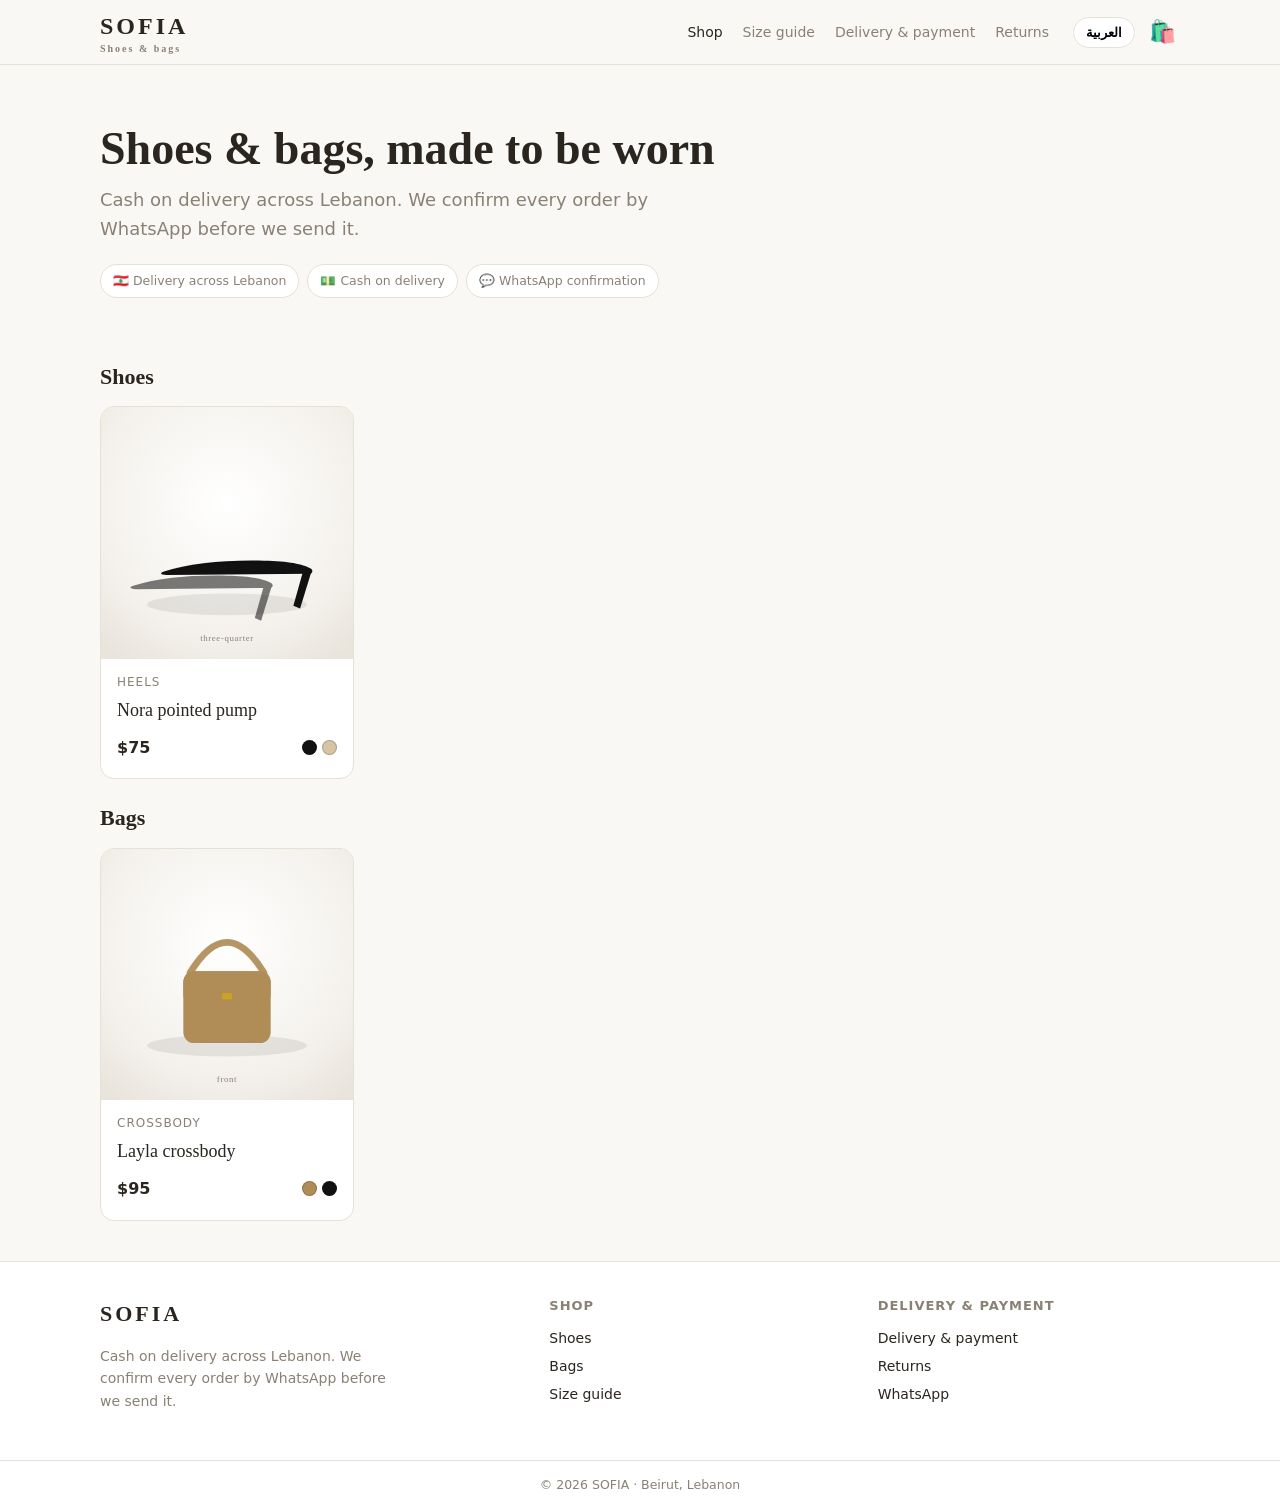
==== index.html @ d4a5d2b3 "Build bilingual SOFIA storefront (EN/AR, COD + WhatsApp) Static, no-build storefront generated from " ====
<!doctype html>
<html lang="en" dir="ltr">
<head>
  <meta charset="utf-8">
  <meta name="viewport" content="width=device-width, initial-scale=1">
  <title>SOFIA — Shoes & bags</title>
  <meta name="description" content="SOFIA — shoes & bags. Cash on delivery across Lebanon.">
  <link rel="icon" href="data:image/svg+xml,<svg xmlns='http://www.w3.org/2000/svg' viewBox='0 0 32 32'><text y='26' font-size='26'>🛍️</text></svg>">
  <link rel="stylesheet" href="assets/site.css">
</head>
<body data-page="shop" data-root="">
  <div data-site-head></div>
  <main id="app"></main>
  <div data-site-foot></div>
  <script src="assets/site.js"></script>
  <script src="assets/content.js"></script>
  <script src="assets/pages.js"></script>
</body>
</html>
---- assets/site.css ----
/* ---- SOFIA storefront — shared styles ------------------------------------ */
:root {
  --bg: #faf8f4;
  --panel: #ffffff;
  --ink: #2a251f;
  --muted: #8a8175;
  --line: #e7e0d6;
  --accent: #6e1e2c;      /* burgundy — from the locked colour list */
  --accent-ink: #ffffff;
  --gold: #c9a227;
  --ok: #2e6b4f;
  --warn: #b3202c;
  --radius: 14px;
  --shadow: 0 8px 30px rgba(42, 37, 31, 0.08);
  --wrap: 1120px;
  --serif: Georgia, "Times New Roman", serif;
  --sans: system-ui, -apple-system, "Segoe UI", Roboto, "Helvetica Neue", Arial, sans-serif;
}
:root[lang="ar"] { --serif: "Segoe UI", Tahoma, Arial, sans-serif; }

* { box-sizing: border-box; }
html, body { margin: 0; }
body {
  background: var(--bg);
  color: var(--ink);
  font-family: var(--sans);
  line-height: 1.6;
  -webkit-font-smoothing: antialiased;
}
img { display: block; max-width: 100%; }
a { color: inherit; }
[hidden] { display: none !important; }

.wrap { max-width: var(--wrap); margin: 0 auto; padding: 0 20px; }
h1, h2, h3 { font-family: var(--serif); font-weight: 600; line-height: 1.2; }
.muted { color: var(--muted); }
.center { text-align: center; }

/* ---- buttons ------------------------------------------------------------- */
.btn {
  display: inline-flex; align-items: center; justify-content: center; gap: 8px;
  border: 1px solid var(--ink); background: var(--ink); color: #fff;
  padding: 13px 22px; border-radius: 999px; font-size: 15px; font-weight: 600;
  cursor: pointer; text-decoration: none; transition: transform .06s ease, opacity .15s ease;
}
.btn:hover { opacity: .9; }
.btn:active { transform: translateY(1px); }
.btn[disabled] { opacity: .4; cursor: not-allowed; }
.btn--ghost { background: transparent; color: var(--ink); }
.btn--accent { background: var(--accent); border-color: var(--accent); color: var(--accent-ink); }
.btn--wa { background: #25d366; border-color: #25d366; color: #05391b; }
.btn--block { width: 100%; }

/* ---- header -------------------------------------------------------------- */
.site-head {
  position: sticky; top: 0; z-index: 40;
  background: rgba(250, 248, 244, .92); backdrop-filter: blur(8px);
  border-bottom: 1px solid var(--line);
}
.site-head__row { display: flex; align-items: center; gap: 18px; height: 64px; }
.brand { font-family: var(--serif); font-size: 24px; letter-spacing: 3px; text-decoration: none; font-weight: 600; }
.brand small { display: block; font-size: 10px; letter-spacing: 2px; color: var(--muted); margin-top: -4px; }
.nav { display: flex; gap: 20px; margin-inline-start: auto; align-items: center; }
.nav a { text-decoration: none; font-size: 14px; color: var(--muted); }
.nav a:hover, .nav a[aria-current="page"] { color: var(--ink); }
.head-tools { display: flex; align-items: center; gap: 10px; margin-inline-start: 6px; }
.lang-toggle {
  border: 1px solid var(--line); background: var(--panel); border-radius: 999px;
  padding: 7px 12px; font-size: 13px; cursor: pointer; font-weight: 600;
}
.cart-link { position: relative; text-decoration: none; font-size: 22px; line-height: 1; padding: 4px; }
.cart-count {
  position: absolute; top: -6px; inset-inline-end: -8px; min-width: 18px; height: 18px;
  background: var(--accent); color: #fff; border-radius: 999px; font-size: 11px; font-weight: 700;
  display: grid; place-items: center; padding: 0 5px; font-family: var(--sans);
}
.menu-btn { display: none; border: 1px solid var(--line); background: var(--panel); border-radius: 10px; padding: 8px 10px; cursor: pointer; }

/* ---- hero ---------------------------------------------------------------- */
.hero { padding: 56px 0 40px; }
.hero__inner { display: grid; gap: 10px; max-width: 640px; }
.hero h1 { font-size: clamp(30px, 5vw, 46px); margin: 0; }
.hero p { font-size: 18px; color: var(--muted); margin: 0; }
.pill-row { display: flex; flex-wrap: wrap; gap: 8px; margin-top: 10px; }
.pill { border: 1px solid var(--line); background: var(--panel); border-radius: 999px; padding: 6px 12px; font-size: 12.5px; color: var(--muted); }

/* ---- product grid -------------------------------------------------------- */
.section-title { display: flex; align-items: baseline; justify-content: space-between; margin: 26px 0 16px; }
.section-title h2 { font-size: 22px; margin: 0; }
.grid { display: grid; grid-template-columns: repeat(auto-fill, minmax(220px, 1fr)); gap: 22px; }
.card { background: var(--panel); border: 1px solid var(--line); border-radius: var(--radius); overflow: hidden; text-decoration: none; color: inherit; display: flex; flex-direction: column; transition: box-shadow .18s ease, transform .18s ease; }
.card:hover { box-shadow: var(--shadow); transform: translateY(-3px); }
.card__media { aspect-ratio: 1/1; background: #f0ece4; }
.card__body { padding: 14px 16px 18px; display: grid; gap: 4px; }
.card__type { font-size: 12px; color: var(--muted); text-transform: uppercase; letter-spacing: 1px; }
.card__title { font-family: var(--serif); font-size: 18px; }
.card__foot { display: flex; align-items: center; justify-content: space-between; margin-top: 6px; }
.price { font-weight: 700; }
.price del { color: var(--muted); font-weight: 400; margin-inline-end: 6px; }
.swatches { display: flex; gap: 5px; }
.dot { width: 15px; height: 15px; border-radius: 999px; border: 1px solid rgba(0,0,0,.2); }
.badge-soldout { font-size: 11px; color: var(--warn); font-weight: 700; text-transform: uppercase; letter-spacing: .5px; }

/* ---- product page -------------------------------------------------------- */
.pdp { display: grid; grid-template-columns: 1.1fr 1fr; gap: 40px; padding: 30px 0 60px; align-items: start; }
.gallery { display: grid; gap: 12px; }
.gallery__main { aspect-ratio: 1/1; background: var(--panel); border: 1px solid var(--line); border-radius: var(--radius); overflow: hidden; }
.gallery__thumbs { display: flex; gap: 10px; flex-wrap: wrap; }
.thumb { width: 66px; height: 66px; border-radius: 10px; overflow: hidden; border: 1px solid var(--line); background: var(--panel); cursor: pointer; padding: 0; }
.thumb[aria-current="true"] { border-color: var(--ink); box-shadow: 0 0 0 2px var(--ink); }
.pdp__title { font-size: 30px; margin: 0 0 4px; }
.pdp__price { font-size: 22px; font-weight: 700; margin: 6px 0 14px; }
.opt-group { margin: 16px 0; }
.opt-group__label { font-size: 13px; font-weight: 700; text-transform: uppercase; letter-spacing: 1px; margin-bottom: 8px; display: flex; gap: 8px; align-items: baseline; }
.opt-group__value { color: var(--muted); font-weight: 500; text-transform: none; letter-spacing: 0; }
.opt-swatches { display: flex; gap: 10px; }
.opt-swatch { width: 38px; height: 38px; border-radius: 999px; border: 1px solid rgba(0,0,0,.25); cursor: pointer; position: relative; }
.opt-swatch[aria-pressed="true"] { box-shadow: 0 0 0 2px var(--bg), 0 0 0 4px var(--ink); }
.size-grid { display: flex; flex-wrap: wrap; gap: 8px; }
.size-btn { min-width: 48px; padding: 10px 8px; border: 1px solid var(--line); background: var(--panel); border-radius: 10px; cursor: pointer; font-size: 15px; font-weight: 600; position: relative; }
.size-btn[aria-pressed="true"] { border-color: var(--ink); background: var(--ink); color: #fff; }
.size-btn[disabled] { color: var(--muted); cursor: not-allowed; text-decoration: line-through; opacity: .6; }
.size-btn small { display: block; font-size: 10px; font-weight: 500; color: var(--gold); text-decoration: none; }
.size-btn[aria-pressed="true"] small { color: #f3d98c; }
.stock-line { font-size: 13.5px; margin: 10px 0 4px; min-height: 20px; }
.stock-line.in { color: var(--ok); }
.stock-line.low { color: var(--gold); }
.stock-line.out { color: var(--warn); }
.pdp__actions { display: flex; gap: 10px; margin: 16px 0; }
.spec { border-top: 1px solid var(--line); margin-top: 22px; padding-top: 16px; }
.spec dl { display: grid; grid-template-columns: auto 1fr; gap: 6px 18px; margin: 0; font-size: 14.5px; }
.spec dt { color: var(--muted); }
.spec dd { margin: 0; }
.link-inline { color: var(--accent); text-decoration: underline; cursor: pointer; }

/* ---- content pages ------------------------------------------------------- */
.doc { max-width: 760px; padding: 30px 0 60px; }
.doc h1 { font-size: 32px; margin: 8px 0 6px; }
.doc h2 { font-size: 21px; margin: 30px 0 8px; }
.doc p, .doc li { font-size: 16px; }
.doc table { width: 100%; border-collapse: collapse; margin: 14px 0; font-size: 15px; }
.doc th, .doc td { border: 1px solid var(--line); padding: 9px 12px; text-align: start; }
.doc th { background: var(--panel); font-weight: 700; }
.doc .note { background: var(--panel); border: 1px solid var(--line); border-inline-start: 3px solid var(--accent); border-radius: 10px; padding: 12px 16px; margin: 16px 0; font-size: 14.5px; }
.steps { counter-reset: s; list-style: none; padding: 0; }
.steps li { counter-increment: s; position: relative; padding-inline-start: 40px; margin: 10px 0; }
.steps li::before { content: counter(s); position: absolute; inset-inline-start: 0; top: 0; width: 26px; height: 26px; background: var(--accent); color: #fff; border-radius: 999px; display: grid; place-items: center; font-size: 13px; font-weight: 700; }

/* ---- cart ---------------------------------------------------------------- */
.cart-wrap { display: grid; grid-template-columns: 1.4fr .9fr; gap: 30px; padding: 30px 0 60px; align-items: start; }
.cart-item { display: grid; grid-template-columns: 84px 1fr auto; gap: 14px; align-items: center; padding: 14px 0; border-bottom: 1px solid var(--line); }
.cart-item__media { width: 84px; height: 84px; border-radius: 10px; overflow: hidden; border: 1px solid var(--line); background: var(--panel); }
.cart-item__meta { font-size: 13px; color: var(--muted); }
.qty { display: inline-flex; align-items: center; border: 1px solid var(--line); border-radius: 999px; overflow: hidden; }
.qty button { border: 0; background: var(--panel); width: 32px; height: 32px; font-size: 17px; cursor: pointer; }
.qty span { min-width: 30px; text-align: center; font-weight: 600; }
.remove { background: none; border: 0; color: var(--muted); cursor: pointer; font-size: 13px; text-decoration: underline; }
.summary { background: var(--panel); border: 1px solid var(--line); border-radius: var(--radius); padding: 20px; position: sticky; top: 84px; }
.summary__row { display: flex; justify-content: space-between; margin: 8px 0; font-size: 15px; }
.summary__row--total { font-size: 19px; font-weight: 700; border-top: 1px solid var(--line); padding-top: 12px; margin-top: 12px; }
.empty { text-align: center; padding: 60px 0; color: var(--muted); }

/* ---- toast --------------------------------------------------------------- */
.toast {
  position: fixed; inset-block-end: 22px; inset-inline: 0; margin: auto; width: max-content; max-width: 90vw;
  background: var(--ink); color: #fff; padding: 12px 20px; border-radius: 999px; font-size: 14px;
  box-shadow: var(--shadow); opacity: 0; transform: translateY(10px); transition: .2s ease; pointer-events: none; z-index: 60;
}
.toast.show { opacity: 1; transform: translateY(0); }

/* ---- footer -------------------------------------------------------------- */
.site-foot { border-top: 1px solid var(--line); background: var(--panel); margin-top: 40px; }
.site-foot .wrap { padding: 34px 20px; display: grid; grid-template-columns: 1.4fr 1fr 1fr; gap: 26px; }
.site-foot h4 { font-family: var(--sans); font-size: 13px; text-transform: uppercase; letter-spacing: 1px; color: var(--muted); margin: 0 0 10px; }
.site-foot a { display: block; text-decoration: none; color: var(--ink); font-size: 14px; margin: 6px 0; }
.site-foot a:hover { color: var(--accent); }
.foot-note { border-top: 1px solid var(--line); padding: 14px 0; font-size: 12.5px; color: var(--muted); text-align: center; }

/* ---- responsive ---------------------------------------------------------- */
@media (max-width: 860px) {
  .pdp, .cart-wrap { grid-template-columns: 1fr; }
  .site-foot .wrap { grid-template-columns: 1fr 1fr; }
  .nav { display: none; position: absolute; top: 64px; inset-inline: 0; flex-direction: column; background: var(--panel); border-bottom: 1px solid var(--line); padding: 12px 20px; gap: 4px; }
  .nav.open { display: flex; }
  .nav a { padding: 8px 0; font-size: 16px; }
  .menu-btn { display: inline-flex; margin-inline-start: auto; }
  .nav { margin-inline-start: 0; }
  .summary { position: static; }
}
@media (max-width: 460px) { .site-foot .wrap { grid-template-columns: 1fr; } }
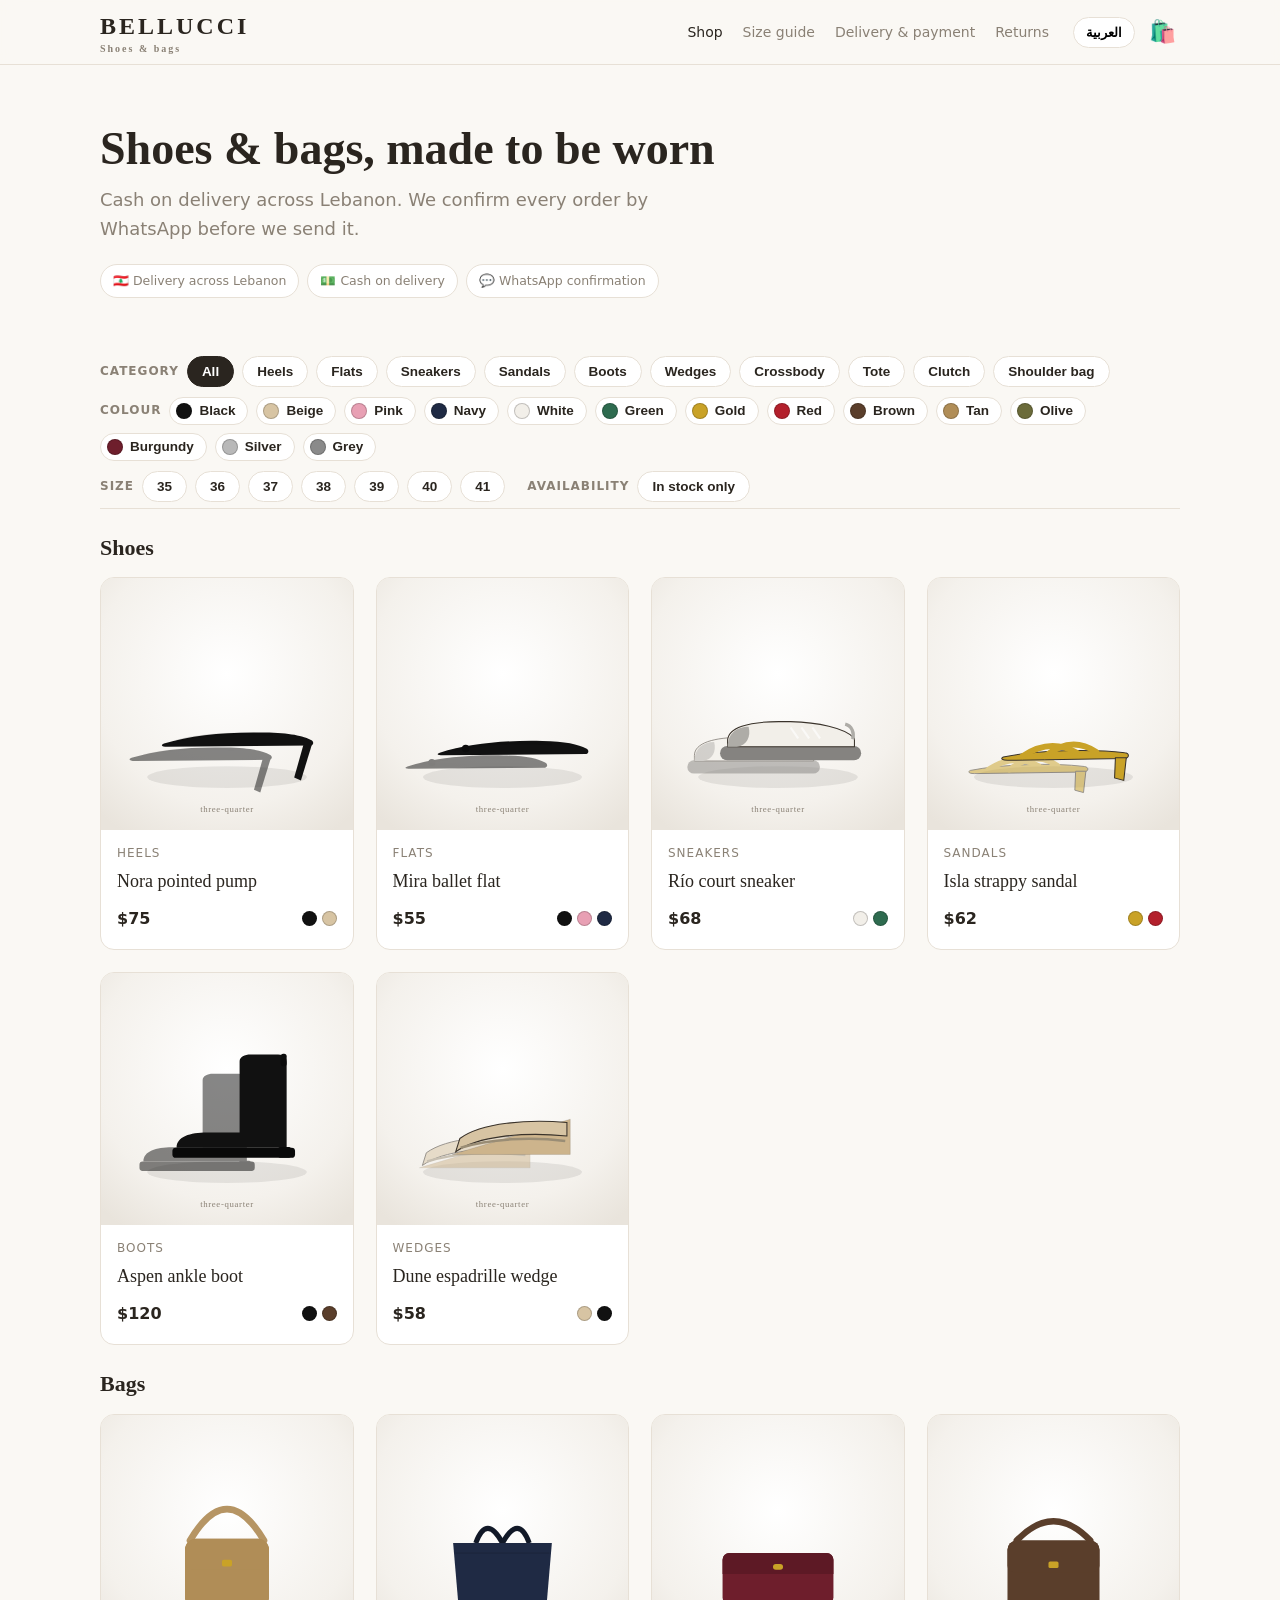
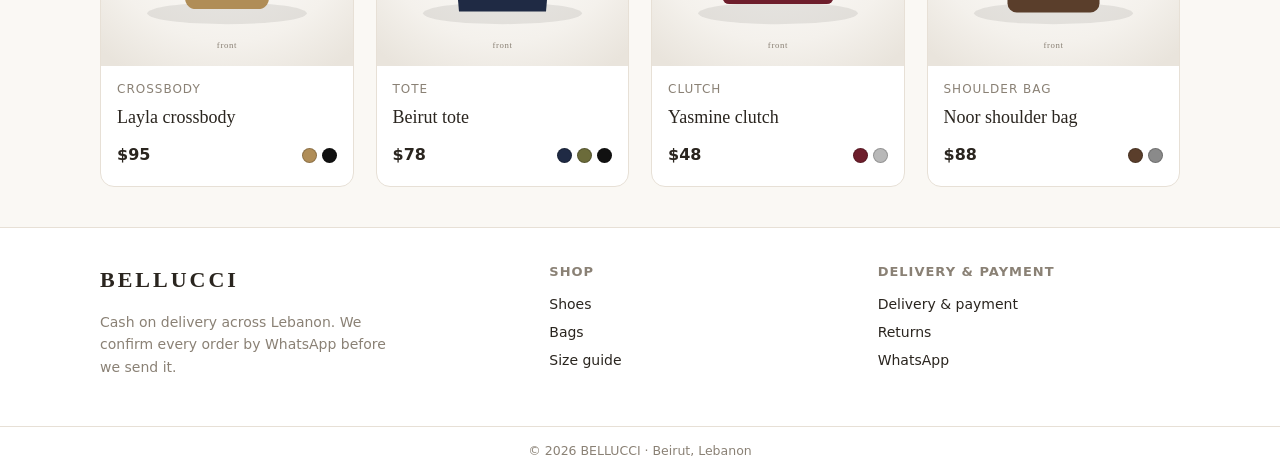
==== commit b50bd708: "Rename storefront brand to BELLUCCI Update the shop name from SOFIA to BELLUCCI everywhere it is use" ====
--- a/index.html
+++ b/index.html
@@ -3,8 +3,8 @@
 <head>
   <meta charset="utf-8">
   <meta name="viewport" content="width=device-width, initial-scale=1">
-  <title>SOFIA — Shoes & bags</title>
-  <meta name="description" content="SOFIA — shoes & bags. Cash on delivery across Lebanon.">
+  <title>BELLUCCI — Shoes & bags</title>
+  <meta name="description" content="BELLUCCI — shoes & bags. Cash on delivery across Lebanon.">
   <link rel="icon" href="data:image/svg+xml,<svg xmlns='http://www.w3.org/2000/svg' viewBox='0 0 32 32'><text y='26' font-size='26'>🛍️</text></svg>">
   <link rel="stylesheet" href="assets/site.css">
 </head>
--- a/assets/site.css
+++ b/assets/site.css
@@ -1,4 +1,4 @@
-/* ---- SOFIA storefront — shared styles ------------------------------------ */
+/* ---- BELLUCCI storefront — shared styles ------------------------------------ */
 :root {
   --bg: #faf8f4;
   --panel: #ffffff;
@@ -83,6 +83,21 @@
 .hero p { font-size: 18px; color: var(--muted); margin: 0; }
 .pill-row { display: flex; flex-wrap: wrap; gap: 8px; margin-top: 10px; }
 .pill { border: 1px solid var(--line); background: var(--panel); border-radius: 999px; padding: 6px 12px; font-size: 12.5px; color: var(--muted); }
+
+/* ---- filters ------------------------------------------------------------- */
+.filters { display: flex; flex-wrap: wrap; align-items: center; gap: 10px 22px; padding: 18px 0 6px; border-bottom: 1px solid var(--line); }
+.filter-group { display: flex; align-items: center; gap: 8px; flex-wrap: wrap; }
+.filter-label { font-size: 12px; text-transform: uppercase; letter-spacing: 1px; color: var(--muted); font-weight: 700; }
+.chip { border: 1px solid var(--line); background: var(--panel); color: var(--ink); border-radius: 999px; padding: 7px 14px; font-size: 13.5px; cursor: pointer; font-weight: 600; transition: .12s ease; }
+.chip:hover { border-color: var(--ink); }
+.chip[aria-pressed="true"] { background: var(--ink); color: #fff; border-color: var(--ink); }
+.chip-dot { display: inline-flex; align-items: center; gap: 7px; border: 1px solid var(--line); background: var(--panel); color: var(--ink); border-radius: 999px; padding: 5px 12px 5px 6px; font-size: 13.5px; cursor: pointer; font-weight: 600; transition: .12s ease; }
+.chip-dot:hover { border-color: var(--ink); }
+.chip-dot .dot { width: 16px; height: 16px; }
+.chip-dot[aria-pressed="true"] { border-color: var(--ink); box-shadow: 0 0 0 1px var(--ink) inset; }
+.chip-dot[aria-pressed="true"]::after { content: "✓"; font-size: 12px; margin-inline-start: 2px; }
+.filters .clear { margin-inline-start: auto; background: none; border: 0; color: var(--accent); cursor: pointer; font-size: 13.5px; text-decoration: underline; }
+.results-line { color: var(--muted); font-size: 13.5px; margin: 14px 0 0; }
 
 /* ---- product grid -------------------------------------------------------- */
 .section-title { display: flex; align-items: baseline; justify-content: space-between; margin: 26px 0 16px; }
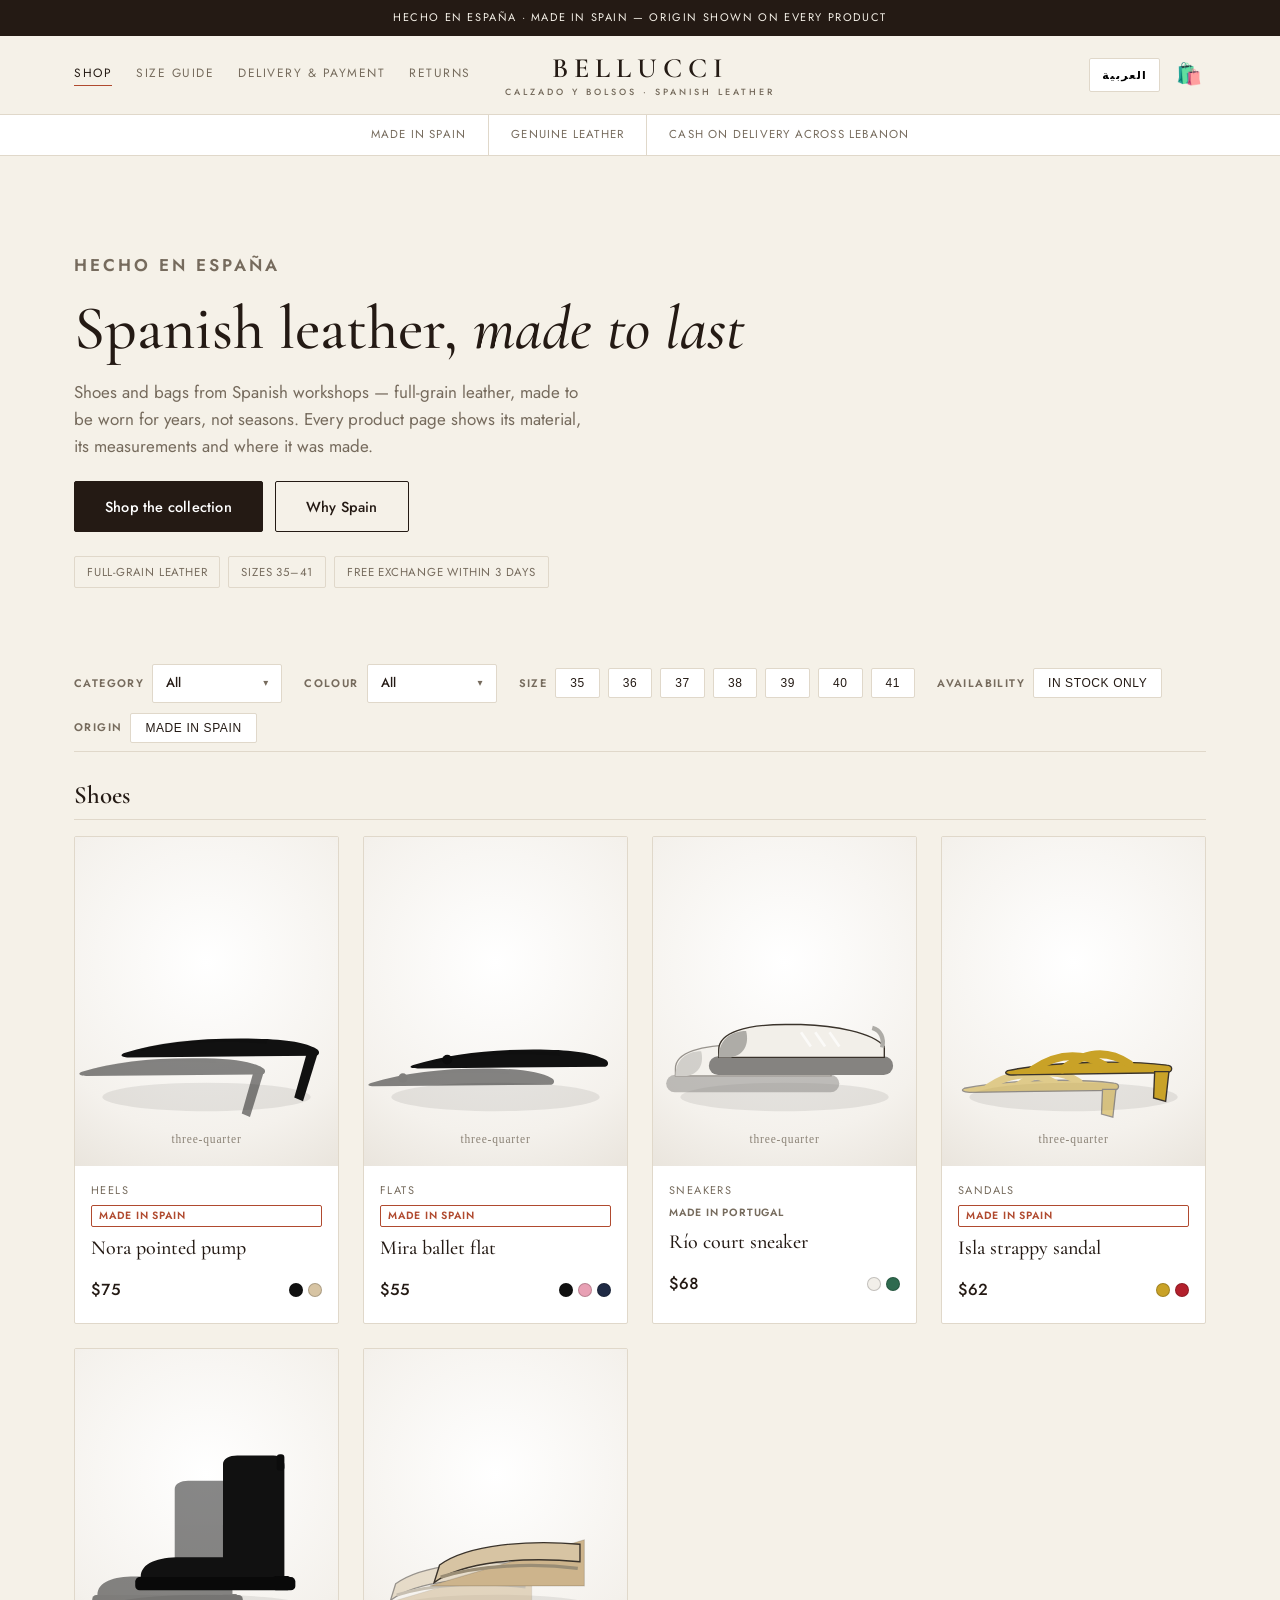
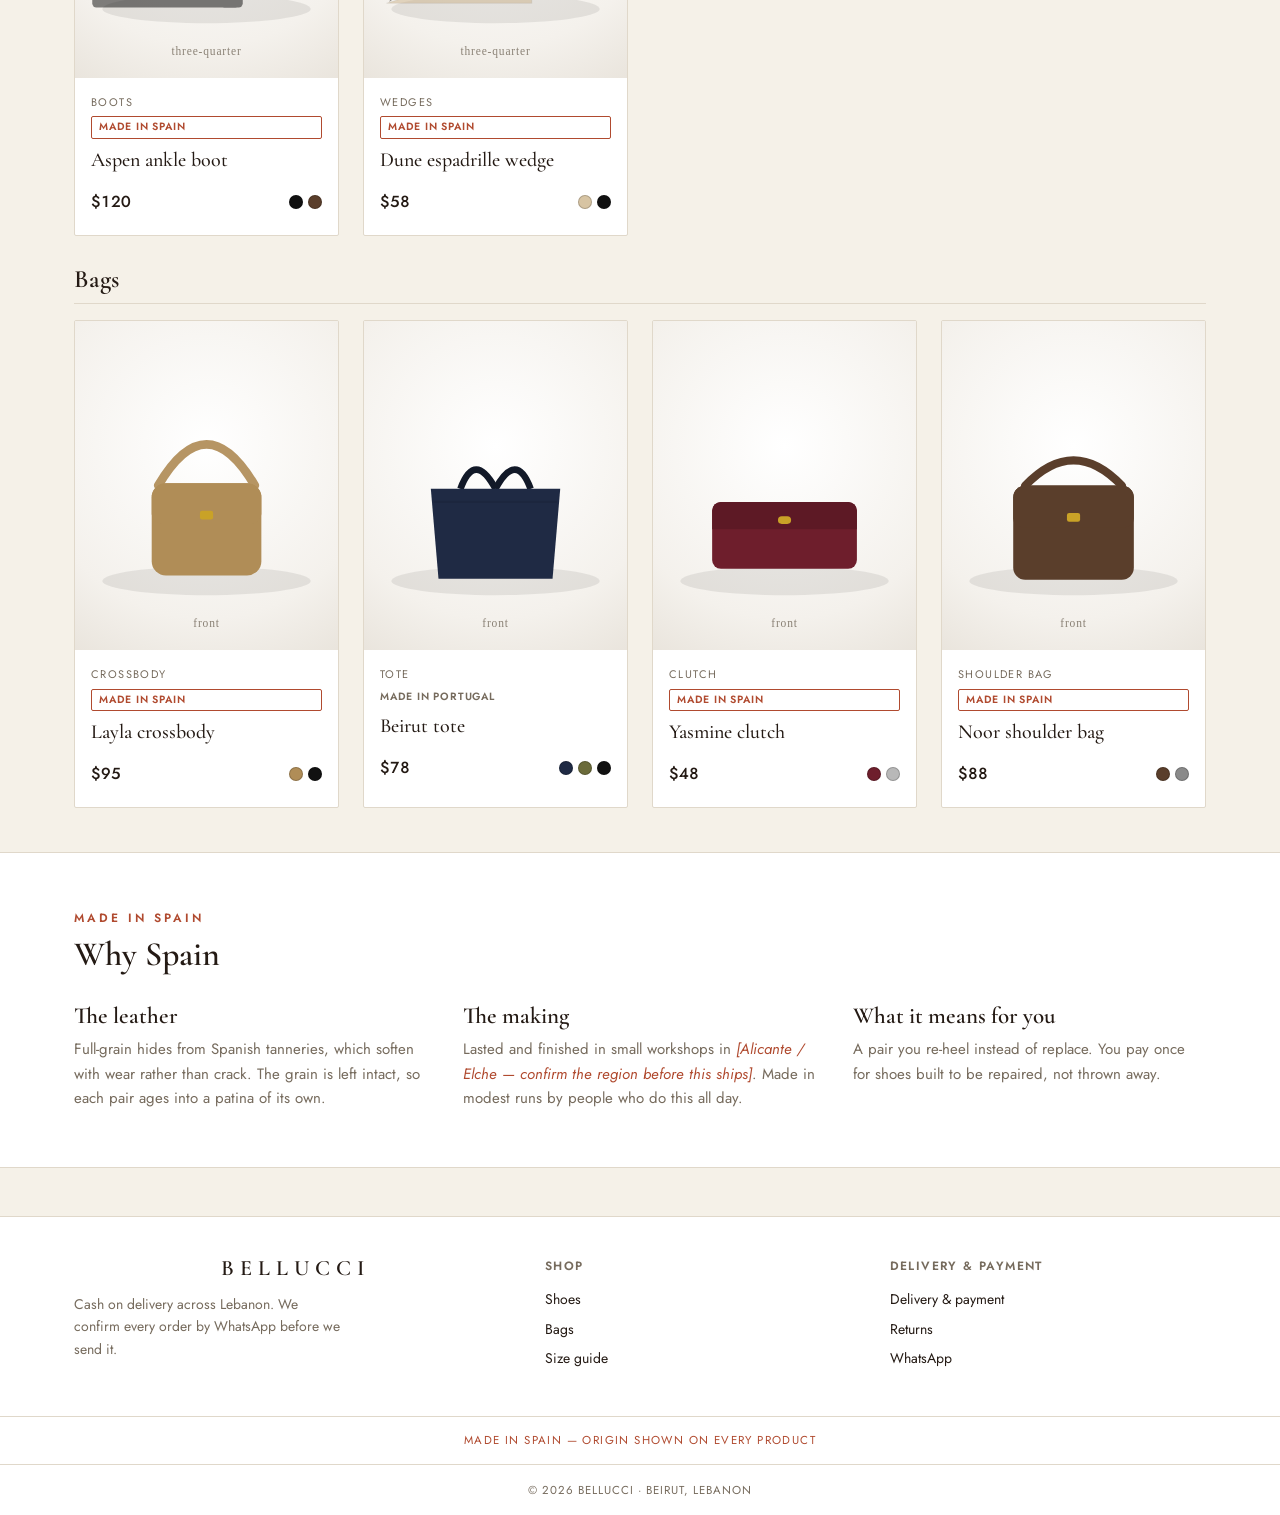
==== commit 1005117c: "Re-skin BELLUCCI as "Made in Spain" Implements the Spain design brief without a rebuild — same struc" ====
--- a/index.html
+++ b/index.html
@@ -3,8 +3,8 @@
 <head>
   <meta charset="utf-8">
   <meta name="viewport" content="width=device-width, initial-scale=1">
-  <title>BELLUCCI — Shoes & bags</title>
-  <meta name="description" content="BELLUCCI — shoes & bags. Cash on delivery across Lebanon.">
+  <title>BELLUCCI — Spanish-made shoes &amp; bags</title>
+  <meta name="description" content="BELLUCCI — Spanish-made leather shoes &amp; bags. Origin shown on every product. Cash on delivery across Lebanon.">
   <link rel="icon" href="data:image/svg+xml,<svg xmlns='http://www.w3.org/2000/svg' viewBox='0 0 32 32'><text y='26' font-size='26'>🛍️</text></svg>">
   <link rel="stylesheet" href="assets/site.css">
 </head>
--- a/assets/site.css
+++ b/assets/site.css
@@ -1,20 +1,26 @@
-/* ---- BELLUCCI storefront — shared styles ------------------------------------ */
+@import url('https://fonts.googleapis.com/css2?family=Cormorant+Garamond:ital,wght@0,400;0,500;0,600;1,400&family=Jost:wght@300;400;500;600&display=swap');
+/* ---- BELLUCCI storefront — shared styles ---------------------------------- *
+ * "Made in Spain": Cormorant Garamond display + Jost grotesque, a warm
+ * Mediterranean plaster palette with terracotta as the one accent, olive as
+ * a quiet secondary, and ochre for decoration only. Sharp editorial corners.  */
 :root {
-  --bg: #faf8f4;
+  --bg: #f5f1e8;          /* lime-washed plaster */
   --panel: #ffffff;
-  --ink: #2a251f;
-  --muted: #8a8175;
-  --line: #e7e0d6;
-  --accent: #6e1e2c;      /* burgundy — from the locked colour list */
+  --ink: #241a14;         /* warm dark brown-black */
+  --muted: #766b5d;       /* AA on --bg (4.6:1) */
+  --line: #e0d8ca;        /* hairline */
+  --accent: #b04a2f;      /* terracotta — the one accent (4.8:1 on --bg) */
+  --olive: #4a5b36;       /* secondary: in-stock, quiet detail */
+  --ochre: #c08a2e;       /* decorative only — fails contrast as text */
   --accent-ink: #ffffff;
-  --gold: #c9a227;
-  --ok: #2e6b4f;
-  --warn: #b3202c;
-  --radius: 14px;
-  --shadow: 0 8px 30px rgba(42, 37, 31, 0.08);
-  --wrap: 1120px;
-  --serif: Georgia, "Times New Roman", serif;
-  --sans: system-ui, -apple-system, "Segoe UI", Roboto, "Helvetica Neue", Arial, sans-serif;
+  --gold: #c08a2e;        /* alias of ochre for small ornament */
+  --ok: #4a5b36;
+  --warn: #a3312b;
+  --radius: 2px;
+  --shadow: 0 12px 34px rgba(36, 26, 20, 0.10);
+  --wrap: 1180px;
+  --serif: "Cormorant Garamond", "Garamond", "Times New Roman", serif;
+  --sans: "Jost", system-ui, -apple-system, "Segoe UI", Roboto, Arial, sans-serif;
 }
 :root[lang="ar"] { --serif: "Segoe UI", Tahoma, Arial, sans-serif; }
 
@@ -24,182 +30,235 @@
   background: var(--bg);
   color: var(--ink);
   font-family: var(--sans);
+  font-weight: 400;
   line-height: 1.6;
   -webkit-font-smoothing: antialiased;
 }
 img { display: block; max-width: 100%; }
+.card__media img, .gallery__main img, .cart-item__media img, .thumb img { width: 100%; height: 100%; object-fit: cover; }
 a { color: inherit; }
 [hidden] { display: none !important; }
 
-.wrap { max-width: var(--wrap); margin: 0 auto; padding: 0 20px; }
-h1, h2, h3 { font-family: var(--serif); font-weight: 600; line-height: 1.2; }
+.wrap { max-width: var(--wrap); margin: 0 auto; padding: 0 24px; }
+h1, h2, h3 { font-family: var(--serif); font-weight: 600; line-height: 1.1; text-wrap: balance; }
 .muted { color: var(--muted); }
 .center { text-align: center; }
 
-/* ---- buttons ------------------------------------------------------------- */
+/* ---- buttons — rectangular, uppercase ------------------------------------ */
 .btn {
   display: inline-flex; align-items: center; justify-content: center; gap: 8px;
   border: 1px solid var(--ink); background: var(--ink); color: #fff;
-  padding: 13px 22px; border-radius: 999px; font-size: 15px; font-weight: 600;
-  cursor: pointer; text-decoration: none; transition: transform .06s ease, opacity .15s ease;
-}
-.btn:hover { opacity: .9; }
-.btn:active { transform: translateY(1px); }
-.btn[disabled] { opacity: .4; cursor: not-allowed; }
+  padding: 14px 30px; border-radius: var(--radius);
+  font-family: var(--sans); font-size: 14.5px; font-weight: 500;
+  letter-spacing: .2px;
+  cursor: pointer; text-decoration: none; transition: background .18s ease, color .18s ease, transform .12s ease, opacity .15s ease;
+}
+.btn:hover { opacity: .9; transform: translateY(-1px); }
+.btn:active { transform: translateY(0); }
+.btn[disabled] { opacity: .35; cursor: not-allowed; }
 .btn--ghost { background: transparent; color: var(--ink); }
-.btn--accent { background: var(--accent); border-color: var(--accent); color: var(--accent-ink); }
-.btn--wa { background: #25d366; border-color: #25d366; color: #05391b; }
+.btn--ghost:hover { background: var(--ink); color: #fff; opacity: 1; }
+.btn--accent { background: var(--ink); border-color: var(--ink); color: var(--accent-ink); }
+.btn--wa { background: #1f5e3a; border-color: #1f5e3a; color: #fff; }
 .btn--block { width: 100%; }
-
-/* ---- header -------------------------------------------------------------- */
-.site-head {
-  position: sticky; top: 0; z-index: 40;
-  background: rgba(250, 248, 244, .92); backdrop-filter: blur(8px);
-  border-bottom: 1px solid var(--line);
-}
-.site-head__row { display: flex; align-items: center; gap: 18px; height: 64px; }
-.brand { font-family: var(--serif); font-size: 24px; letter-spacing: 3px; text-decoration: none; font-weight: 600; }
-.brand small { display: block; font-size: 10px; letter-spacing: 2px; color: var(--muted); margin-top: -4px; }
-.nav { display: flex; gap: 20px; margin-inline-start: auto; align-items: center; }
-.nav a { text-decoration: none; font-size: 14px; color: var(--muted); }
-.nav a:hover, .nav a[aria-current="page"] { color: var(--ink); }
-.head-tools { display: flex; align-items: center; gap: 10px; margin-inline-start: 6px; }
+:focus-visible { outline: 2px solid var(--accent); outline-offset: 2px; }
+
+/* ---- header (3 bands: origin strip · brand bar · proof strip) ------------ */
+.origin-strip { background: var(--ink); color: var(--bg); text-align: center; font-family: var(--sans); font-size: 11px; font-weight: 400; letter-spacing: 1.6px; text-transform: uppercase; padding: 9px 16px; }
+.brand-bar { position: sticky; top: 0; z-index: 40; background: rgba(245, 241, 232, .93); backdrop-filter: blur(8px); border-bottom: 1px solid var(--line); }
+.brand-bar__row { display: grid; grid-template-columns: 1fr auto 1fr; align-items: center; gap: 16px; height: 78px; }
+.brand-bar .nav { grid-column: 1; justify-self: start; }
+.brand-bar .brand { grid-column: 2; justify-self: center; }
+.brand-bar .head-tools { grid-column: 3; justify-self: end; }
+.brand { font-family: var(--serif); font-size: 28px; font-weight: 600; letter-spacing: 6px; text-decoration: none; line-height: 1; color: var(--ink); text-align: center; }
+.brand small { display: block; font-family: var(--sans); font-size: 9px; font-weight: 500; letter-spacing: 3px; text-transform: uppercase; color: var(--muted); margin-top: 5px; }
+.nav { display: flex; gap: 24px; align-items: center; }
+.nav a { text-decoration: none; font-size: 12px; text-transform: uppercase; letter-spacing: 1.5px; color: var(--muted); padding-bottom: 2px; border-bottom: 1.5px solid transparent; transition: color .15s ease, border-color .15s ease; }
+.nav a:hover, .nav a[aria-current="page"] { color: var(--ink); border-color: var(--accent); }
+.head-tools { display: flex; align-items: center; gap: 12px; }
 .lang-toggle {
-  border: 1px solid var(--line); background: var(--panel); border-radius: 999px;
-  padding: 7px 12px; font-size: 13px; cursor: pointer; font-weight: 600;
-}
-.cart-link { position: relative; text-decoration: none; font-size: 22px; line-height: 1; padding: 4px; }
+  border: 1px solid var(--line); background: var(--panel); border-radius: var(--radius);
+  padding: 8px 12px; font-family: var(--sans); font-size: 11px; font-weight: 600;
+  text-transform: uppercase; letter-spacing: 1.2px; cursor: pointer;
+}
+.lang-toggle:hover { border-color: var(--ink); }
+.cart-link { position: relative; text-decoration: none; font-size: 21px; line-height: 1; padding: 4px; }
 .cart-count {
   position: absolute; top: -6px; inset-inline-end: -8px; min-width: 18px; height: 18px;
-  background: var(--accent); color: #fff; border-radius: 999px; font-size: 11px; font-weight: 700;
+  background: var(--ochre); color: #241a14; border-radius: 999px; font-size: 11px; font-weight: 700;
   display: grid; place-items: center; padding: 0 5px; font-family: var(--sans);
 }
-.menu-btn { display: none; border: 1px solid var(--line); background: var(--panel); border-radius: 10px; padding: 8px 10px; cursor: pointer; }
+.menu-btn { display: none; border: 1px solid var(--line); background: var(--panel); border-radius: var(--radius); padding: 8px 10px; cursor: pointer; }
+.proof-strip { background: var(--panel); border-bottom: 1px solid var(--line); }
+.proof-strip__row { display: flex; justify-content: center; align-items: stretch; height: 40px; }
+.proof-strip span { display: inline-flex; align-items: center; padding: 0 22px; font-family: var(--sans); font-size: 11.5px; text-transform: uppercase; letter-spacing: 1.2px; color: var(--muted); border-inline-start: 1px solid var(--line); }
+.proof-strip span:first-child { border-inline-start: 0; }
 
 /* ---- hero ---------------------------------------------------------------- */
-.hero { padding: 56px 0 40px; }
-.hero__inner { display: grid; gap: 10px; max-width: 640px; }
-.hero h1 { font-size: clamp(30px, 5vw, 46px); margin: 0; }
-.hero p { font-size: 18px; color: var(--muted); margin: 0; }
-.pill-row { display: flex; flex-wrap: wrap; gap: 8px; margin-top: 10px; }
-.pill { border: 1px solid var(--line); background: var(--panel); border-radius: 999px; padding: 6px 12px; font-size: 12.5px; color: var(--muted); }
+.hero { padding: 96px 0 56px; }
+.hero__inner { display: grid; gap: 16px; max-width: 680px; }
+.hero__eyebrow { font-family: var(--sans); font-size: 12px; font-weight: 600; text-transform: uppercase; letter-spacing: 3px; color: var(--accent); margin: 0; }
+.hero h1 { font-size: clamp(38px, 6vw, 62px); margin: 0; font-weight: 500; }
+.hero h1 em { font-style: italic; font-weight: 500; }
+.hero p { font-size: 17px; color: var(--muted); margin: 0; max-width: 52ch; }
+.hero__cta { display: flex; flex-wrap: wrap; gap: 12px; margin-top: 4px; }
+.pill-row { display: flex; flex-wrap: wrap; gap: 8px; margin-top: 8px; }
+.pill { border: 1px solid var(--line); background: transparent; border-radius: var(--radius); padding: 6px 12px; font-size: 11.5px; text-transform: uppercase; letter-spacing: .8px; color: var(--muted); }
 
 /* ---- filters ------------------------------------------------------------- */
-.filters { display: flex; flex-wrap: wrap; align-items: center; gap: 10px 22px; padding: 18px 0 6px; border-bottom: 1px solid var(--line); }
+.filters { display: flex; flex-wrap: wrap; align-items: center; gap: 10px 22px; padding: 20px 0 8px; border-bottom: 1px solid var(--line); }
 .filter-group { display: flex; align-items: center; gap: 8px; flex-wrap: wrap; }
-.filter-label { font-size: 12px; text-transform: uppercase; letter-spacing: 1px; color: var(--muted); font-weight: 700; }
-.chip { border: 1px solid var(--line); background: var(--panel); color: var(--ink); border-radius: 999px; padding: 7px 14px; font-size: 13.5px; cursor: pointer; font-weight: 600; transition: .12s ease; }
+.filter-label { font-size: 11px; text-transform: uppercase; letter-spacing: 1.4px; color: var(--muted); font-weight: 600; }
+.chip { border: 1px solid var(--line); background: var(--panel); color: var(--ink); border-radius: var(--radius); padding: 7px 14px; font-size: 12px; text-transform: uppercase; letter-spacing: .6px; cursor: pointer; font-weight: 500; transition: .12s ease; }
 .chip:hover { border-color: var(--ink); }
 .chip[aria-pressed="true"] { background: var(--ink); color: #fff; border-color: var(--ink); }
-.chip-dot { display: inline-flex; align-items: center; gap: 7px; border: 1px solid var(--line); background: var(--panel); color: var(--ink); border-radius: 999px; padding: 5px 12px 5px 6px; font-size: 13.5px; cursor: pointer; font-weight: 600; transition: .12s ease; }
+.chip-dot { display: inline-flex; align-items: center; gap: 7px; border: 1px solid var(--line); background: var(--panel); color: var(--ink); border-radius: var(--radius); padding: 6px 12px 6px 7px; font-size: 12px; text-transform: uppercase; letter-spacing: .6px; cursor: pointer; font-weight: 500; transition: .12s ease; }
 .chip-dot:hover { border-color: var(--ink); }
-.chip-dot .dot { width: 16px; height: 16px; }
+.chip-dot .dot { width: 15px; height: 15px; }
 .chip-dot[aria-pressed="true"] { border-color: var(--ink); box-shadow: 0 0 0 1px var(--ink) inset; }
 .chip-dot[aria-pressed="true"]::after { content: "✓"; font-size: 12px; margin-inline-start: 2px; }
-.filters .clear { margin-inline-start: auto; background: none; border: 0; color: var(--accent); cursor: pointer; font-size: 13.5px; text-decoration: underline; }
-.results-line { color: var(--muted); font-size: 13.5px; margin: 14px 0 0; }
+.filters .clear { margin-inline-start: auto; background: none; border: 0; color: var(--accent); cursor: pointer; font-size: 12px; text-transform: uppercase; letter-spacing: .8px; text-decoration: underline; text-underline-offset: 3px; }
+.results-line { color: var(--muted); font-size: 12px; text-transform: uppercase; letter-spacing: 1px; margin: 16px 0 0; }
+/* filter dropdowns (category / colour) */
+.dd { position: relative; }
+.dd__btn { list-style: none; cursor: pointer; display: inline-flex; align-items: center; gap: 10px; border: 1px solid var(--line); background: var(--panel); border-radius: var(--radius); padding: 8px 13px; font-family: var(--sans); font-size: 13px; font-weight: 500; min-width: 130px; }
+.dd__btn::-webkit-details-marker { display: none; }
+.dd__btn::marker { content: ""; }
+.dd__btn:hover { border-color: var(--ink); }
+.dd__btn .cur { margin-inline-end: auto; }
+.dd__caret { font-size: 10px; color: var(--muted); transition: transform .15s ease; }
+.dd[open] .dd__caret { transform: rotate(180deg); }
+.dd__panel { position: absolute; z-index: 30; margin-top: 6px; min-width: 100%; width: max-content; max-width: 240px; max-height: 300px; overflow-y: auto; background: var(--panel); border: 1px solid var(--ink); border-radius: var(--radius); box-shadow: var(--shadow); padding: 6px; display: grid; gap: 1px; }
+.dd__opt { display: flex; align-items: center; gap: 9px; width: 100%; text-align: start; border: 0; background: none; cursor: pointer; padding: 8px 10px; font-family: var(--sans); font-size: 13.5px; color: var(--ink); border-radius: var(--radius); }
+.dd__opt:hover { background: rgba(27,23,18,.05); }
+.dd__opt[aria-selected="true"], .dd__opt[aria-checked="true"] { font-weight: 600; }
+.dd__opt .dot { width: 15px; height: 15px; flex: none; }
+.dd__check { margin-inline-start: auto; color: var(--accent); font-size: 13px; }
 
 /* ---- product grid -------------------------------------------------------- */
-.section-title { display: flex; align-items: baseline; justify-content: space-between; margin: 26px 0 16px; }
-.section-title h2 { font-size: 22px; margin: 0; }
-.grid { display: grid; grid-template-columns: repeat(auto-fill, minmax(220px, 1fr)); gap: 22px; }
-.card { background: var(--panel); border: 1px solid var(--line); border-radius: var(--radius); overflow: hidden; text-decoration: none; color: inherit; display: flex; flex-direction: column; transition: box-shadow .18s ease, transform .18s ease; }
-.card:hover { box-shadow: var(--shadow); transform: translateY(-3px); }
-.card__media { aspect-ratio: 1/1; background: #f0ece4; }
-.card__body { padding: 14px 16px 18px; display: grid; gap: 4px; }
-.card__type { font-size: 12px; color: var(--muted); text-transform: uppercase; letter-spacing: 1px; }
-.card__title { font-family: var(--serif); font-size: 18px; }
-.card__foot { display: flex; align-items: center; justify-content: space-between; margin-top: 6px; }
-.price { font-weight: 700; }
+.section-title { display: flex; align-items: baseline; justify-content: space-between; margin: 30px 0 16px; padding-bottom: 10px; border-bottom: 1px solid var(--line); }
+.section-title h2 { font-size: 25px; margin: 0; }
+.grid { display: grid; grid-template-columns: repeat(auto-fill, minmax(230px, 1fr)); gap: 24px; }
+.card { background: var(--panel); border: 1px solid var(--line); border-radius: var(--radius); overflow: hidden; text-decoration: none; color: inherit; display: flex; flex-direction: column; transition: box-shadow .2s ease, border-color .2s ease, transform .2s ease; }
+.card:hover { box-shadow: var(--shadow); border-color: var(--ink); transform: translateY(-3px); }
+.card__media { aspect-ratio: 4/5; background: #eeeae1; }
+.card__body { padding: 16px 16px 20px; display: grid; gap: 5px; }
+.card__type { font-size: 11px; color: var(--muted); text-transform: uppercase; letter-spacing: 1.4px; }
+.card__title { font-family: var(--serif); font-size: 20px; font-weight: 500; }
+.card__foot { display: flex; align-items: center; justify-content: space-between; margin-top: 8px; }
+.price { font-weight: 500; font-variant-numeric: tabular-nums; }
 .price del { color: var(--muted); font-weight: 400; margin-inline-end: 6px; }
 .swatches { display: flex; gap: 5px; }
-.dot { width: 15px; height: 15px; border-radius: 999px; border: 1px solid rgba(0,0,0,.2); }
-.badge-soldout { font-size: 11px; color: var(--warn); font-weight: 700; text-transform: uppercase; letter-spacing: .5px; }
+.dot { width: 14px; height: 14px; border-radius: 999px; border: 1px solid rgba(0,0,0,.2); }
+.badge-soldout { font-size: 11px; color: var(--warn); font-weight: 600; text-transform: uppercase; letter-spacing: .8px; }
+.origin-tag { align-self: start; font-family: var(--sans); font-size: 10.5px; font-weight: 600; text-transform: uppercase; letter-spacing: .8px; color: var(--muted); }
+.origin-tag--es { color: var(--accent); border: 1px solid var(--accent); border-radius: var(--radius); padding: 2px 7px; }
 
 /* ---- product page -------------------------------------------------------- */
-.pdp { display: grid; grid-template-columns: 1.1fr 1fr; gap: 40px; padding: 30px 0 60px; align-items: start; }
+.pdp { display: grid; grid-template-columns: 1.1fr 1fr; gap: 48px; padding: 34px 0 64px; align-items: start; }
 .gallery { display: grid; gap: 12px; }
-.gallery__main { aspect-ratio: 1/1; background: var(--panel); border: 1px solid var(--line); border-radius: var(--radius); overflow: hidden; }
+.gallery__main { aspect-ratio: 4/5; background: var(--panel); border: 1px solid var(--line); border-radius: var(--radius); overflow: hidden; }
 .gallery__thumbs { display: flex; gap: 10px; flex-wrap: wrap; }
-.thumb { width: 66px; height: 66px; border-radius: 10px; overflow: hidden; border: 1px solid var(--line); background: var(--panel); cursor: pointer; padding: 0; }
-.thumb[aria-current="true"] { border-color: var(--ink); box-shadow: 0 0 0 2px var(--ink); }
-.pdp__title { font-size: 30px; margin: 0 0 4px; }
-.pdp__price { font-size: 22px; font-weight: 700; margin: 6px 0 14px; }
-.opt-group { margin: 16px 0; }
-.opt-group__label { font-size: 13px; font-weight: 700; text-transform: uppercase; letter-spacing: 1px; margin-bottom: 8px; display: flex; gap: 8px; align-items: baseline; }
-.opt-group__value { color: var(--muted); font-weight: 500; text-transform: none; letter-spacing: 0; }
+.thumb { width: 66px; height: 66px; border-radius: var(--radius); overflow: hidden; border: 1px solid var(--line); background: var(--panel); cursor: pointer; padding: 0; }
+.thumb[aria-current="true"] { border-color: var(--ink); box-shadow: 0 0 0 1px var(--ink); }
+.pdp__title { font-size: 36px; margin: 4px 0 6px; font-weight: 400; }
+.pdp__price { font-size: 21px; font-weight: 500; margin: 6px 0 18px; font-variant-numeric: tabular-nums; }
+.opt-group { margin: 18px 0; }
+.opt-group__label { font-size: 12px; font-weight: 600; text-transform: uppercase; letter-spacing: 1.4px; margin-bottom: 9px; display: flex; gap: 8px; align-items: baseline; }
+.opt-group__value { color: var(--muted); font-weight: 400; text-transform: none; letter-spacing: 0; }
 .opt-swatches { display: flex; gap: 10px; }
 .opt-swatch { width: 38px; height: 38px; border-radius: 999px; border: 1px solid rgba(0,0,0,.25); cursor: pointer; position: relative; }
 .opt-swatch[aria-pressed="true"] { box-shadow: 0 0 0 2px var(--bg), 0 0 0 4px var(--ink); }
 .size-grid { display: flex; flex-wrap: wrap; gap: 8px; }
-.size-btn { min-width: 48px; padding: 10px 8px; border: 1px solid var(--line); background: var(--panel); border-radius: 10px; cursor: pointer; font-size: 15px; font-weight: 600; position: relative; }
+.size-btn { min-width: 50px; padding: 11px 8px; border: 1px solid var(--line); background: var(--panel); border-radius: var(--radius); cursor: pointer; font-family: var(--sans); font-size: 14px; font-weight: 500; position: relative; }
+.size-btn:hover:not([disabled]) { border-color: var(--ink); }
 .size-btn[aria-pressed="true"] { border-color: var(--ink); background: var(--ink); color: #fff; }
-.size-btn[disabled] { color: var(--muted); cursor: not-allowed; text-decoration: line-through; opacity: .6; }
-.size-btn small { display: block; font-size: 10px; font-weight: 500; color: var(--gold); text-decoration: none; }
-.size-btn[aria-pressed="true"] small { color: #f3d98c; }
-.stock-line { font-size: 13.5px; margin: 10px 0 4px; min-height: 20px; }
+.size-btn[disabled] { color: var(--muted); cursor: not-allowed; text-decoration: line-through; opacity: .55; }
+.size-btn small { display: block; font-size: 10px; font-weight: 500; color: var(--gold); text-decoration: none; letter-spacing: .3px; }
+.size-btn[aria-pressed="true"] small { color: #d9b877; }
+.stock-line { font-size: 13px; margin: 12px 0 4px; min-height: 20px; text-transform: uppercase; letter-spacing: .8px; }
 .stock-line.in { color: var(--ok); }
 .stock-line.low { color: var(--gold); }
 .stock-line.out { color: var(--warn); }
-.pdp__actions { display: flex; gap: 10px; margin: 16px 0; }
-.spec { border-top: 1px solid var(--line); margin-top: 22px; padding-top: 16px; }
-.spec dl { display: grid; grid-template-columns: auto 1fr; gap: 6px 18px; margin: 0; font-size: 14.5px; }
-.spec dt { color: var(--muted); }
+.pdp__actions { display: flex; gap: 10px; margin: 18px 0; }
+.spec { border-top: 1px solid var(--line); margin-top: 24px; padding-top: 18px; }
+.spec dl { display: grid; grid-template-columns: auto 1fr; gap: 8px 20px; margin: 0; font-size: 14px; }
+.spec dt { color: var(--muted); text-transform: uppercase; letter-spacing: .8px; font-size: 12px; align-self: center; }
 .spec dd { margin: 0; }
-.link-inline { color: var(--accent); text-decoration: underline; cursor: pointer; }
+.link-inline { color: var(--accent); text-decoration: underline; text-underline-offset: 3px; cursor: pointer; }
 
 /* ---- content pages ------------------------------------------------------- */
-.doc { max-width: 760px; padding: 30px 0 60px; }
-.doc h1 { font-size: 32px; margin: 8px 0 6px; }
-.doc h2 { font-size: 21px; margin: 30px 0 8px; }
+.doc { max-width: 760px; padding: 34px 0 64px; }
+.doc h1 { font-size: 38px; margin: 8px 0 6px; }
+.doc h2 { font-size: 23px; margin: 32px 0 8px; }
 .doc p, .doc li { font-size: 16px; }
-.doc table { width: 100%; border-collapse: collapse; margin: 14px 0; font-size: 15px; }
-.doc th, .doc td { border: 1px solid var(--line); padding: 9px 12px; text-align: start; }
-.doc th { background: var(--panel); font-weight: 700; }
-.doc .note { background: var(--panel); border: 1px solid var(--line); border-inline-start: 3px solid var(--accent); border-radius: 10px; padding: 12px 16px; margin: 16px 0; font-size: 14.5px; }
+.doc table { width: 100%; border-collapse: collapse; margin: 16px 0; font-size: 15px; }
+.doc th, .doc td { border: 1px solid var(--line); padding: 10px 12px; text-align: start; }
+.doc th { background: var(--panel); font-family: var(--sans); font-size: 12px; text-transform: uppercase; letter-spacing: 1px; font-weight: 600; }
+.doc td { font-variant-numeric: tabular-nums; }
+.doc .note { background: var(--panel); border: 1px solid var(--line); border-inline-start: 3px solid var(--accent); border-radius: var(--radius); padding: 13px 16px; margin: 18px 0; font-size: 14.5px; }
 .steps { counter-reset: s; list-style: none; padding: 0; }
-.steps li { counter-increment: s; position: relative; padding-inline-start: 40px; margin: 10px 0; }
-.steps li::before { content: counter(s); position: absolute; inset-inline-start: 0; top: 0; width: 26px; height: 26px; background: var(--accent); color: #fff; border-radius: 999px; display: grid; place-items: center; font-size: 13px; font-weight: 700; }
+.steps li { counter-increment: s; position: relative; padding-inline-start: 42px; margin: 11px 0; }
+.steps li::before { content: counter(s); position: absolute; inset-inline-start: 0; top: 0; width: 26px; height: 26px; background: var(--ink); color: #fff; border-radius: 999px; display: grid; place-items: center; font-family: var(--sans); font-size: 13px; font-weight: 600; }
 
 /* ---- cart ---------------------------------------------------------------- */
-.cart-wrap { display: grid; grid-template-columns: 1.4fr .9fr; gap: 30px; padding: 30px 0 60px; align-items: start; }
-.cart-item { display: grid; grid-template-columns: 84px 1fr auto; gap: 14px; align-items: center; padding: 14px 0; border-bottom: 1px solid var(--line); }
-.cart-item__media { width: 84px; height: 84px; border-radius: 10px; overflow: hidden; border: 1px solid var(--line); background: var(--panel); }
+.cart-wrap { display: grid; grid-template-columns: 1.4fr .9fr; gap: 34px; padding: 34px 0 64px; align-items: start; }
+.cart-item { display: grid; grid-template-columns: 84px 1fr auto; gap: 16px; align-items: center; padding: 16px 0; border-bottom: 1px solid var(--line); }
+.cart-item__media { width: 84px; height: 100px; border-radius: var(--radius); overflow: hidden; border: 1px solid var(--line); background: var(--panel); }
 .cart-item__meta { font-size: 13px; color: var(--muted); }
-.qty { display: inline-flex; align-items: center; border: 1px solid var(--line); border-radius: 999px; overflow: hidden; }
+.qty { display: inline-flex; align-items: center; border: 1px solid var(--line); border-radius: var(--radius); overflow: hidden; }
 .qty button { border: 0; background: var(--panel); width: 32px; height: 32px; font-size: 17px; cursor: pointer; }
-.qty span { min-width: 30px; text-align: center; font-weight: 600; }
-.remove { background: none; border: 0; color: var(--muted); cursor: pointer; font-size: 13px; text-decoration: underline; }
-.summary { background: var(--panel); border: 1px solid var(--line); border-radius: var(--radius); padding: 20px; position: sticky; top: 84px; }
-.summary__row { display: flex; justify-content: space-between; margin: 8px 0; font-size: 15px; }
-.summary__row--total { font-size: 19px; font-weight: 700; border-top: 1px solid var(--line); padding-top: 12px; margin-top: 12px; }
-.empty { text-align: center; padding: 60px 0; color: var(--muted); }
+.qty span { min-width: 30px; text-align: center; font-weight: 500; font-variant-numeric: tabular-nums; }
+.remove { background: none; border: 0; color: var(--muted); cursor: pointer; font-size: 12px; text-transform: uppercase; letter-spacing: .6px; text-decoration: underline; text-underline-offset: 3px; }
+.summary { background: var(--panel); border: 1px solid var(--line); border-radius: var(--radius); padding: 24px; position: sticky; top: 92px; }
+.summary__row { display: flex; justify-content: space-between; margin: 9px 0; font-size: 15px; font-variant-numeric: tabular-nums; }
+.summary__row--total { font-size: 20px; font-weight: 500; border-top: 1px solid var(--line); padding-top: 13px; margin-top: 13px; }
+.empty { text-align: center; padding: 70px 0; color: var(--muted); }
 
 /* ---- toast --------------------------------------------------------------- */
 .toast {
-  position: fixed; inset-block-end: 22px; inset-inline: 0; margin: auto; width: max-content; max-width: 90vw;
-  background: var(--ink); color: #fff; padding: 12px 20px; border-radius: 999px; font-size: 14px;
+  position: fixed; inset-block-end: 24px; inset-inline: 0; margin: auto; width: max-content; max-width: 90vw;
+  background: var(--ink); color: #fff; padding: 13px 22px; border-radius: var(--radius); font-size: 12.5px;
+  text-transform: uppercase; letter-spacing: 1.2px;
   box-shadow: var(--shadow); opacity: 0; transform: translateY(10px); transition: .2s ease; pointer-events: none; z-index: 60;
 }
 .toast.show { opacity: 1; transform: translateY(0); }
 
 /* ---- footer -------------------------------------------------------------- */
-.site-foot { border-top: 1px solid var(--line); background: var(--panel); margin-top: 40px; }
-.site-foot .wrap { padding: 34px 20px; display: grid; grid-template-columns: 1.4fr 1fr 1fr; gap: 26px; }
-.site-foot h4 { font-family: var(--sans); font-size: 13px; text-transform: uppercase; letter-spacing: 1px; color: var(--muted); margin: 0 0 10px; }
-.site-foot a { display: block; text-decoration: none; color: var(--ink); font-size: 14px; margin: 6px 0; }
+.site-foot { border-top: 1px solid var(--line); background: var(--panel); margin-top: 48px; }
+.site-foot .wrap { padding: 40px 24px; display: grid; grid-template-columns: 1.4fr 1fr 1fr; gap: 28px; }
+.site-foot h4 { font-family: var(--sans); font-size: 12px; text-transform: uppercase; letter-spacing: 1.4px; color: var(--muted); margin: 0 0 12px; font-weight: 600; }
+.site-foot a { display: block; text-decoration: none; color: var(--ink); font-size: 14px; margin: 7px 0; }
 .site-foot a:hover { color: var(--accent); }
-.foot-note { border-top: 1px solid var(--line); padding: 14px 0; font-size: 12.5px; color: var(--muted); text-align: center; }
+.foot-origin { border-top: 1px solid var(--line); text-align: center; padding: 14px 20px; font-family: var(--sans); font-size: 11.5px; text-transform: uppercase; letter-spacing: 1.4px; color: var(--accent); }
+.foot-note { border-top: 1px solid var(--line); padding: 16px 0; font-size: 11.5px; text-transform: uppercase; letter-spacing: 1px; color: var(--muted); text-align: center; }
+
+/* ---- "Why Spain" --------------------------------------------------------- */
+.why { background: var(--panel); border-top: 1px solid var(--line); border-bottom: 1px solid var(--line); margin-top: 44px; }
+.why .wrap { padding: 56px 24px; }
+.why__head { max-width: 640px; margin-bottom: 30px; }
+.why__eyebrow { font-family: var(--sans); font-size: 12px; font-weight: 600; text-transform: uppercase; letter-spacing: 3px; color: var(--accent); margin: 0 0 8px; }
+.why h2 { font-size: 34px; margin: 0; }
+.why__cols { display: grid; grid-template-columns: repeat(3, 1fr); gap: 36px; }
+.why__col h3 { font-size: 23px; margin: 0 0 8px; }
+.why__col p { font-size: 15px; color: var(--muted); margin: 0; line-height: 1.65; }
+.why__col .placeholder { color: var(--accent); font-style: italic; }
 
 /* ---- responsive ---------------------------------------------------------- */
 @media (max-width: 860px) {
   .pdp, .cart-wrap { grid-template-columns: 1fr; }
   .site-foot .wrap { grid-template-columns: 1fr 1fr; }
-  .nav { display: none; position: absolute; top: 64px; inset-inline: 0; flex-direction: column; background: var(--panel); border-bottom: 1px solid var(--line); padding: 12px 20px; gap: 4px; }
-  .nav.open { display: flex; }
-  .nav a { padding: 8px 0; font-size: 16px; }
-  .menu-btn { display: inline-flex; margin-inline-start: auto; }
-  .nav { margin-inline-start: 0; }
+  .why__cols { grid-template-columns: 1fr; gap: 26px; }
+  .brand-bar__row { display: flex; align-items: center; gap: 12px; height: 64px; }
+  .brand-bar .brand { justify-self: auto; font-size: 24px; letter-spacing: 4px; text-align: start; }
+  .brand-bar .brand small { text-align: start; }
+  .brand-bar .head-tools { margin-inline-start: auto; }
+  .brand-bar .nav { position: absolute; top: 64px; inset-inline: 0; flex-direction: column; background: var(--panel); border-bottom: 1px solid var(--line); padding: 12px 24px; gap: 4px; display: none; }
+  .brand-bar .nav.open { display: flex; }
+  .nav a { padding: 10px 0; font-size: 14px; border-bottom: 0; }
+  .menu-btn { display: inline-flex; }
   .summary { position: static; }
 }
+@media (max-width: 700px) { .proof-strip { display: none; } }
 @media (max-width: 460px) { .site-foot .wrap { grid-template-columns: 1fr; } }
+@media (prefers-reduced-motion: reduce) { * { transition: none !important; scroll-behavior: auto !important; } }
